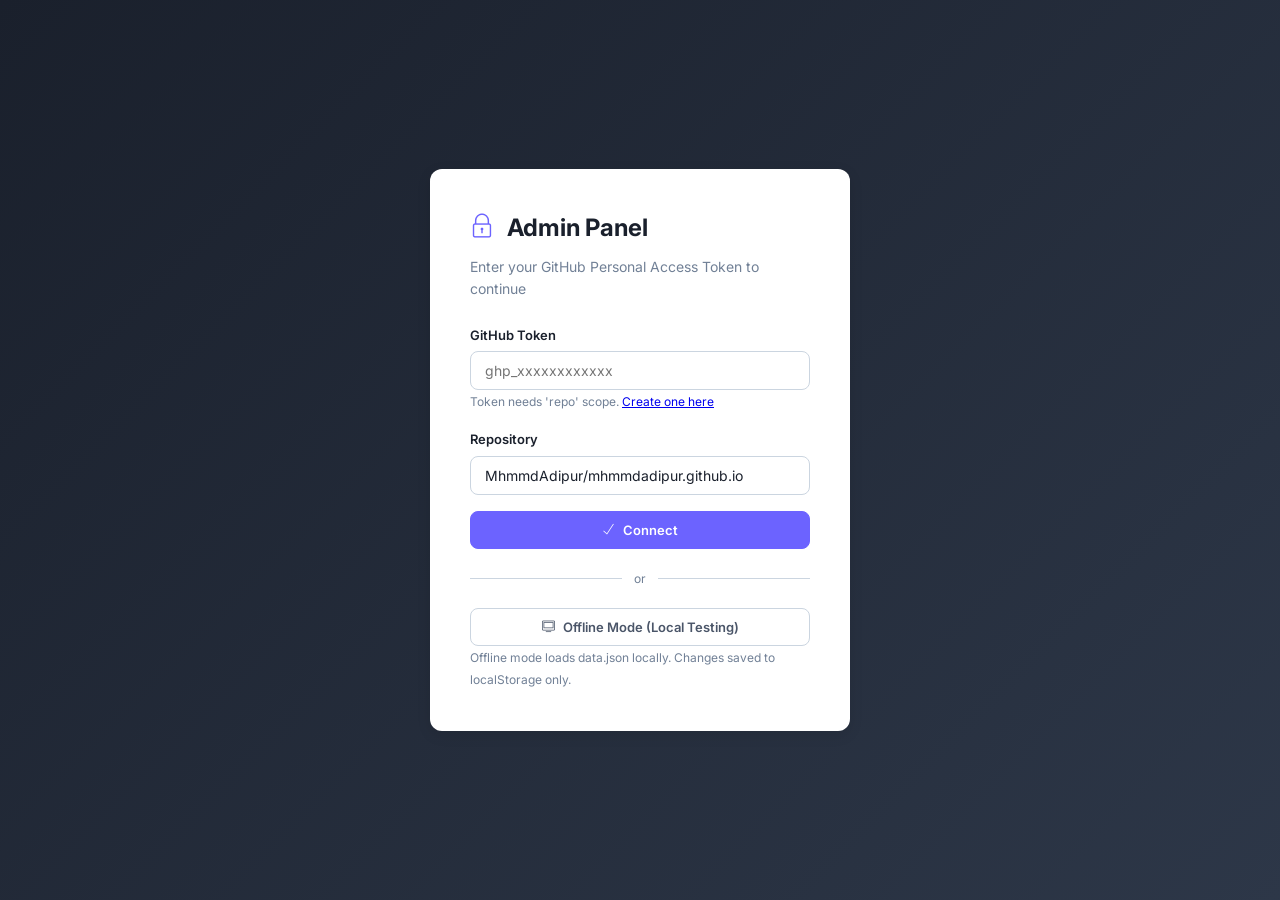
==== admin.html @ 30e658d1 "feat(admin): add admin panel and build system overhaul - Add admin.html with GitHub token-based auth" ====
<!DOCTYPE html>
<html lang="en">

<head>
    <meta charset="utf-8">
    <meta name="viewport" content="width=device-width, initial-scale=1, shrink-to-fit=no">
    <meta name="robots" content="noindex, nofollow">
    <title>Admin Panel | Mhmmd.Adipur</title>
    <!-- Google Fonts -->
    <link href="https://fonts.googleapis.com/css2?family=Inter:wght@300;400;500;600;700&display=swap" rel="stylesheet">
    <!-- Font Icons -->
    <link rel="stylesheet" href="assets/vendors/themify-icons/css/themify-icons.css">
    <!-- Admin Styles -->
    <link rel="stylesheet" href="assets/css/admin.css">
</head>

<body>
    <!-- Login Screen -->
    <div id="login-screen" class="login-screen">
        <div class="login-card">
            <h2><i class="ti-lock"></i> Admin Panel</h2>
            <p class="text-muted mb-4">Enter your GitHub Personal Access Token to continue</p>
            <div class="form-group">
                <label for="github-token">GitHub Token</label>
                <input type="password" class="form-control" id="github-token" placeholder="ghp_xxxxxxxxxxxx">
                <small class="form-text text-muted">Token needs 'repo' scope. <a href="https://github.com/settings/tokens/new" target="_blank">Create one here</a></small>
            </div>
            <div class="form-group">
                <label for="github-repo">Repository</label>
                <input type="text" class="form-control" id="github-repo" placeholder="username/repo" value="MhmmdAdipur/mhmmdadipur.github.io">
            </div>
            <button class="btn btn-primary btn-block" id="btn-login">
                <i class="ti-check mr-1"></i> Connect
            </button>
            <div class="divider" id="divider-offline">
                <span>or</span>
            </div>
            <button class="btn btn-outline-secondary btn-block" id="btn-offline">
                <i class="ti-desktop mr-1"></i> Offline Mode (Local Testing)
            </button>
            <small class="form-text text-muted text-center mt-2" id="offline-hint">Offline mode loads data.json locally. Changes saved to localStorage only.</small>
            <div id="login-error" class="alert alert-danger mt-3 d-none"></div>
        </div>
    </div>

    <!-- Admin Dashboard -->
    <div id="admin-dashboard" class="d-none">
        <!-- Sidebar -->
        <div class="admin-sidebar">
            <div class="sidebar-header">
                <h4>Admin Panel</h4>
                <small class="text-muted" id="repo-name"></small>
            </div>
            <nav class="sidebar-nav">
                <a href="#" class="nav-item active" data-section="profile"><i class="ti-user"></i> Profile</a>
                <a href="#" class="nav-item" data-section="education"><i class="ti-pencil-alt"></i> Education</a>
                <a href="#" class="nav-item" data-section="experience"><i class="ti-briefcase"></i> Experience</a>
                <a href="#" class="nav-item" data-section="portfolio"><i class="ti-gallery"></i> Portfolio</a>
                <a href="#" class="nav-item" data-section="certificates"><i class="ti-medall"></i> Certificates</a>
                <a href="#" class="nav-item" data-section="skills"><i class="ti-bar-chart"></i> Skills</a>
                <a href="#" class="nav-item" data-section="versioning"><i class="ti-tag"></i> Versioning</a>
            </nav>
            <div class="sidebar-footer">
                <button class="btn btn-sm btn-outline-danger btn-block" id="btn-logout"><i class="ti-power-off mr-1"></i> Disconnect</button>
            </div>
        </div>

        <!-- Main Content -->
        <div class="admin-content">
            <!-- Top Bar -->
            <div class="admin-topbar">
                <button class="btn btn-sm d-md-none" id="btn-toggle-sidebar"><i class="ti-menu"></i></button>
                <div class="topbar-actions">
                    <span class="badge badge-info" id="version-display"></span>
                    <span class="badge badge-success ml-2" id="status-badge">Connected</span>
                    <button class="btn btn-primary btn-sm ml-2" id="btn-save-all">
                        <i class="ti-save mr-1"></i> Save & Push
                    </button>
                    <a href="index.html" target="_blank" class="btn btn-outline-secondary btn-sm ml-2">
                        <i class="ti-eye mr-1"></i> View Site
                    </a>
                </div>
            </div>

            <!-- Content Sections -->
            <div class="admin-main">
                <!-- Profile Section -->
                <div class="content-section active" id="section-profile">
                    <h3>Profile Settings</h3>
                    <div class="card">
                        <div class="card-body">
                            <div class="row">
                                <div class="col-md-6">
                                    <div class="form-group">
                                        <label>Full Name</label>
                                        <input type="text" class="form-control" id="profile-name">
                                    </div>
                                </div>
                                <div class="col-md-6">
                                    <div class="form-group">
                                        <label>Titles / Roles (comma separated)</label>
                                        <input type="text" class="form-control" id="profile-title" placeholder="FLUTTER DEVELOPER, WEB DEVELOPER">
                                        <small class="form-text text-muted">Separate multiple roles with comma. Will show as typing animation.</small>
                                    </div>
                                </div>
                                <div class="col-md-6">
                                    <div class="form-group">
                                        <label>Avatar Image</label>
                                        <div class="image-upload-wrapper">
                                            <div class="image-preview-box" id="profile-avatar-preview">
                                                <img src="assets/imgs/man.png" alt="Avatar">
                                            </div>
                                            <div class="image-upload-actions">
                                                <input type="file" id="profile-avatar-file" accept="image/jpeg,image/png,image/webp,image/gif" class="d-none">
                                                <button type="button" class="btn btn-sm btn-outline-primary" onclick="document.getElementById('profile-avatar-file').click()">
                                                    <i class="ti-upload mr-1"></i> Upload Avatar
                                                </button>
                                                <input type="text" class="form-control mt-2" id="profile-avatar" placeholder="assets/imgs/man.png">
                                                <small class="form-text text-muted">Max 2MB. JPG, PNG, WebP.</small>
                                            </div>
                                        </div>
                                    </div>
                                </div>
                                <div class="col-md-6">
                                    <div class="form-group">
                                        <label>CV Link</label>
                                        <input type="url" class="form-control" id="profile-cv">
                                    </div>
                                </div>
                                <div class="col-md-12">
                                    <div class="form-group">
                                        <label>Bio</label>
                                        <textarea class="form-control" id="profile-bio" rows="3"></textarea>
                                    </div>
                                </div>
                                <div class="col-md-6">
                                    <div class="form-group">
                                        <label>Email</label>
                                        <input type="email" class="form-control" id="profile-email">
                                    </div>
                                </div>
                                <div class="col-md-6">
                                    <div class="form-group">
                                        <label>Phone</label>
                                        <input type="text" class="form-control" id="profile-phone">
                                    </div>
                                </div>
                                <div class="col-md-6">
                                    <div class="form-group">
                                        <label>Address</label>
                                        <input type="text" class="form-control" id="profile-address">
                                    </div>
                                </div>
                                <div class="col-md-6">
                                    <div class="form-group">
                                        <label>Date of Birth</label>
                                        <input type="text" class="form-control" id="profile-dob">
                                    </div>
                                </div>
                                <div class="col-md-12 mt-3">
                                    <h5 class="mb-3">Social Media</h5>
                                </div>
                                <div class="col-md-4">
                                    <div class="form-group">
                                        <label>GitHub URL</label>
                                        <input type="url" class="form-control" id="profile-github">
                                    </div>
                                </div>
                                <div class="col-md-4">
                                    <div class="form-group">
                                        <label>LinkedIn URL</label>
                                        <input type="url" class="form-control" id="profile-linkedin">
                                    </div>
                                </div>
                                <div class="col-md-4">
                                    <div class="form-group">
                                        <label>Instagram URL</label>
                                        <input type="url" class="form-control" id="profile-instagram">
                                    </div>
                                </div>
                                <div class="col-md-4">
                                    <div class="form-group">
                                        <label>Twitter / X URL</label>
                                        <input type="url" class="form-control" id="profile-twitter">
                                    </div>
                                </div>
                                <div class="col-md-4">
                                    <div class="form-group">
                                        <label>Facebook URL</label>
                                        <input type="url" class="form-control" id="profile-facebook">
                                    </div>
                                </div>
                                <div class="col-md-4">
                                    <div class="form-group">
                                        <label>YouTube URL</label>
                                        <input type="url" class="form-control" id="profile-youtube">
                                    </div>
                                </div>
                            </div>
                        </div>
                    </div>
                </div>

                <!-- Education Section -->
                <div class="content-section" id="section-education">
                    <div class="section-header">
                        <h3>Education</h3>
                        <button class="btn btn-primary btn-sm" id="btn-add-education">
                            <i class="ti-plus mr-1"></i> Add Education
                        </button>
                    </div>
                    <div id="education-list" class="items-list">
                        <!-- Rendered dynamically -->
                    </div>
                </div>

                <!-- Experience Section -->
                <div class="content-section" id="section-experience">
                    <div class="section-header">
                        <h3>Experience</h3>
                        <button class="btn btn-primary btn-sm" id="btn-add-experience">
                            <i class="ti-plus mr-1"></i> Add Experience
                        </button>
                    </div>
                    <div id="experience-list" class="items-list">
                        <!-- Rendered dynamically -->
                    </div>
                </div>

                <!-- Portfolio Section -->
                <div class="content-section" id="section-portfolio">
                    <div class="section-header">
                        <h3>Portfolio</h3>
                        <button class="btn btn-primary btn-sm" id="btn-add-portfolio">
                            <i class="ti-plus mr-1"></i> Add Portfolio
                        </button>
                    </div>
                    <div id="portfolio-list" class="items-list">
                        <!-- Rendered dynamically -->
                    </div>
                </div>

                <!-- Skills Section -->
                <div class="content-section" id="section-skills">
                    <div class="section-header">
                        <h3>Skills</h3>
                        <button class="btn btn-primary btn-sm" id="btn-add-skill">
                            <i class="ti-plus mr-1"></i> Add Skill
                        </button>
                    </div>
                    <div id="skills-list" class="items-list">
                        <!-- Rendered dynamically -->
                    </div>
                </div>

                <!-- Certificates Section -->
                <div class="content-section" id="section-certificates">
                    <div class="section-header">
                        <h3>Certificates</h3>
                        <button class="btn btn-primary btn-sm" id="btn-add-certificate">
                            <i class="ti-plus mr-1"></i> Add Certificate
                        </button>
                    </div>
                    <div id="certificates-list" class="items-list">
                        <!-- Rendered dynamically -->
                    </div>
                </div>

                <!-- Versioning Section -->
                <div class="content-section" id="section-versioning">
                    <div class="section-header">
                        <h3>Versioning</h3>
                    </div>
                    <div class="card mb-4">
                        <div class="card-body">
                            <div class="row">
                                <div class="col-md-4">
                                    <div class="form-group">
                                        <label>Current Version</label>
                                        <input type="text" class="form-control" id="version-current" placeholder="1.0.0">
                                    </div>
                                </div>
                                <div class="col-md-4">
                                    <div class="form-group">
                                        <label>Bump Version</label>
                                        <div class="btn-group-version">
                                            <button class="btn btn-sm btn-outline-primary" id="btn-bump-patch">Patch (x.x.+1)</button>
                                            <button class="btn btn-sm btn-outline-primary" id="btn-bump-minor">Minor (x.+1.0)</button>
                                            <button class="btn btn-sm btn-outline-primary" id="btn-bump-major">Major (+1.0.0)</button>
                                        </div>
                                    </div>
                                </div>
                                <div class="col-md-12 mt-3">
                                    <div class="form-group">
                                        <label>Release Notes (for this version)</label>
                                        <textarea class="form-control" id="version-notes" rows="3" placeholder="Describe what changed in this version..."></textarea>
                                        <small class="form-text text-muted">One change per line. Will be saved to changelog.</small>
                                    </div>
                                </div>
                            </div>
                        </div>
                    </div>
                    <h5 class="mb-3">Changelog</h5>
                    <div id="changelog-list" class="items-list">
                        <!-- Rendered dynamically -->
                    </div>
                </div>
            </div>
        </div>
    </div>

    <!-- Modal for editing items -->
    <div class="modal" id="editModal">
        <div class="modal-backdrop" id="modal-backdrop"></div>
        <div class="modal-dialog" role="document">
            <div class="modal-content">
                <div class="modal-header">
                    <h5 class="modal-title" id="editModalLabel">Edit Item</h5>
                    <button type="button" class="close" id="modal-close-btn" aria-label="Close">
                        <span aria-hidden="true">&times;</span>
                    </button>
                </div>
                <div class="modal-body" id="modal-body">
                    <!-- Dynamic form fields -->
                </div>
                <div class="modal-footer">
                    <button type="button" class="btn btn-secondary" id="modal-cancel-btn">Cancel</button>
                    <button type="button" class="btn btn-primary" id="btn-modal-save">Save</button>
                </div>
            </div>
        </div>
    </div>

    <!-- Toast notification -->
    <div class="toast-container">
        <div id="toast" class="toast-notification d-none">
            <span id="toast-message"></span>
        </div>
    </div>

    <!-- Scripts -->
    <script src="assets/vendors/jquery/jquery-3.4.1.js"></script>
    <script src="assets/vendors/bootstrap/bootstrap.bundle.js"></script>
    <script src="assets/js/admin.js"></script>
</body>

</html>
---- assets/vendors/themify-icons/css/themify-icons.css ----
@font-face {
	font-family: 'themify';
	src:url("../fonts/themify.eot?-fvbane");
	src:url("../fonts/themify.eot?#iefix-fvbane") format("embedded-opentype"),
		url("../fonts/themify.woff?-fvbane") format("woff"),
		url("../fonts/themify.ttf?-fvbane") format("truetype"),
		url("../fonts/themify.svg?-fvbane#themify") format("svg");
	font-weight: normal;
	font-style: normal;
}

[class^="ti-"], [class*=" ti-"] {
	font-family: 'themify';
	speak: none;
	font-style: normal;
	font-weight: normal;
	font-variant: normal;
	text-transform: none;
	line-height: 1;

	/* Better Font Rendering =========== */
	-webkit-font-smoothing: antialiased;
	-moz-osx-font-smoothing: grayscale;
}

.ti-wand:before {
	content: "\e600";
}
.ti-volume:before {
	content: "\e601";
}
.ti-user:before {
	content: "\e602";
}
.ti-unlock:before {
	content: "\e603";
}
.ti-unlink:before {
	content: "\e604";
}
.ti-trash:before {
	content: "\e605";
}
.ti-thought:before {
	content: "\e606";
}
.ti-target:before {
	content: "\e607";
}
.ti-tag:before {
	content: "\e608";
}
.ti-tablet:before {
	content: "\e609";
}
.ti-star:before {
	content: "\e60a";
}
.ti-spray:before {
	content: "\e60b";
}
.ti-signal:before {
	content: "\e60c";
}
.ti-shopping-cart:before {
	content: "\e60d";
}
.ti-shopping-cart-full:before {
	content: "\e60e";
}
.ti-settings:before {
	content: "\e60f";
}
.ti-search:before {
	content: "\e610";
}
.ti-zoom-in:before {
	content: "\e611";
}
.ti-zoom-out:before {
	content: "\e612";
}
.ti-cut:before {
	content: "\e613";
}
.ti-ruler:before {
	content: "\e614";
}
.ti-ruler-pencil:before {
	content: "\e615";
}
.ti-ruler-alt:before {
	content: "\e616";
}
.ti-bookmark:before {
	content: "\e617";
}
.ti-bookmark-alt:before {
	content: "\e618";
}
.ti-reload:before {
	content: "\e619";
}
.ti-plus:before {
	content: "\e61a";
}
.ti-pin:before {
	content: "\e61b";
}
.ti-pencil:before {
	content: "\e61c";
}
.ti-pencil-alt:before {
	content: "\e61d";
}
.ti-paint-roller:before {
	content: "\e61e";
}
.ti-paint-bucket:before {
	content: "\e61f";
}
.ti-na:before {
	content: "\e620";
}
.ti-mobile:before {
	content: "\e621";
}
.ti-minus:before {
	content: "\e622";
}
.ti-medall:before {
	content: "\e623";
}
.ti-medall-alt:before {
	content: "\e624";
}
.ti-marker:before {
	content: "\e625";
}
.ti-marker-alt:before {
	content: "\e626";
}
.ti-arrow-up:before {
	content: "\e627";
}
.ti-arrow-right:before {
	content: "\e628";
}
.ti-arrow-left:before {
	content: "\e629";
}
.ti-arrow-down:before {
	content: "\e62a";
}
.ti-lock:before {
	content: "\e62b";
}
.ti-location-arrow:before {
	content: "\e62c";
}
.ti-link:before {
	content: "\e62d";
}
.ti-layout:before {
	content: "\e62e";
}
.ti-layers:before {
	content: "\e62f";
}
.ti-layers-alt:before {
	content: "\e630";
}
.ti-key:before {
	content: "\e631";
}
.ti-import:before {
	content: "\e632";
}
.ti-image:before {
	content: "\e633";
}
.ti-heart:before {
	content: "\e634";
}
.ti-heart-broken:before {
	content: "\e635";
}
.ti-hand-stop:before {
	content: "\e636";
}
.ti-hand-open:before {
	content: "\e637";
}
.ti-hand-drag:before {
	content: "\e638";
}
.ti-folder:before {
	content: "\e639";
}
.ti-flag:before {
	content: "\e63a";
}
.ti-flag-alt:before {
	content: "\e63b";
}
.ti-flag-alt-2:before {
	content: "\e63c";
}
.ti-eye:before {
	content: "\e63d";
}
.ti-export:before {
	content: "\e63e";
}
.ti-exchange-vertical:before {
	content: "\e63f";
}
.ti-desktop:before {
	content: "\e640";
}
.ti-cup:before {
	content: "\e641";
}
.ti-crown:before {
	content: "\e642";
}
.ti-comments:before {
	content: "\e643";
}
.ti-comment:before {
	content: "\e644";
}
.ti-comment-alt:before {
	content: "\e645";
}
.ti-close:before {
	content: "\e646";
}
.ti-clip:before {
	content: "\e647";
}
.ti-angle-up:before {
	content: "\e648";
}
.ti-angle-right:before {
	content: "\e649";
}
.ti-angle-left:before {
	content: "\e64a";
}
.ti-angle-down:before {
	content: "\e64b";
}
.ti-check:before {
	content: "\e64c";
}
.ti-check-box:before {
	content: "\e64d";
}
.ti-camera:before {
	content: "\e64e";
}
.ti-announcement:before {
	content: "\e64f";
}
.ti-brush:before {
	content: "\e650";
}
.ti-briefcase:before {
	content: "\e651";
}
.ti-bolt:before {
	content: "\e652";
}
.ti-bolt-alt:before {
	content: "\e653";
}
.ti-blackboard:before {
	content: "\e654";
}
.ti-bag:before {
	content: "\e655";
}
.ti-move:before {
	content: "\e656";
}
.ti-arrows-vertical:before {
	content: "\e657";
}
.ti-arrows-horizontal:before {
	content: "\e658";
}
.ti-fullscreen:before {
	content: "\e659";
}
.ti-arrow-top-right:before {
	content: "\e65a";
}
.ti-arrow-top-left:before {
	content: "\e65b";
}
.ti-arrow-circle-up:before {
	content: "\e65c";
}
.ti-arrow-circle-right:before {
	content: "\e65d";
}
.ti-arrow-circle-left:before {
	content: "\e65e";
}
.ti-arrow-circle-down:before {
	content: "\e65f";
}
.ti-angle-double-up:before {
	content: "\e660";
}
.ti-angle-double-right:before {
	content: "\e661";
}
.ti-angle-double-left:before {
	content: "\e662";
}
.ti-angle-double-down:before {
	content: "\e663";
}
.ti-zip:before {
	content: "\e664";
}
.ti-world:before {
	content: "\e665";
}
.ti-wheelchair:before {
	content: "\e666";
}
.ti-view-list:before {
	content: "\e667";
}
.ti-view-list-alt:before {
	content: "\e668";
}
.ti-view-grid:before {
	content: "\e669";
}
.ti-uppercase:before {
	content: "\e66a";
}
.ti-upload:before {
	content: "\e66b";
}
.ti-underline:before {
	content: "\e66c";
}
.ti-truck:before {
	content: "\e66d";
}
.ti-timer:before {
	content: "\e66e";
}
.ti-ticket:before {
	content: "\e66f";
}
.ti-thumb-up:before {
	content: "\e670";
}
.ti-thumb-down:before {
	content: "\e671";
}
.ti-text:before {
	content: "\e672";
}
.ti-stats-up:before {
	content: "\e673";
}
.ti-stats-down:before {
	content: "\e674";
}
.ti-split-v:before {
	content: "\e675";
}
.ti-split-h:before {
	content: "\e676";
}
.ti-smallcap:before {
	content: "\e677";
}
.ti-shine:before {
	content: "\e678";
}
.ti-shift-right:before {
	content: "\e679";
}
.ti-shift-left:before {
	content: "\e67a";
}
.ti-shield:before {
	content: "\e67b";
}
.ti-notepad:before {
	content: "\e67c";
}
.ti-server:before {
	content: "\e67d";
}
.ti-quote-right:before {
	content: "\e67e";
}
.ti-quote-left:before {
	content: "\e67f";
}
.ti-pulse:before {
	content: "\e680";
}
.ti-printer:before {
	content: "\e681";
}
.ti-power-off:before {
	content: "\e682";
}
.ti-plug:before {
	content: "\e683";
}
.ti-pie-chart:before {
	content: "\e684";
}
.ti-paragraph:before {
	content: "\e685";
}
.ti-panel:before {
	content: "\e686";
}
.ti-package:before {
	content: "\e687";
}
.ti-music:before {
	content: "\e688";
}
.ti-music-alt:before {
	content: "\e689";
}
.ti-mouse:before {
	content: "\e68a";
}
.ti-mouse-alt:before {
	content: "\e68b";
}
.ti-money:before {
	content: "\e68c";
}
.ti-microphone:before {
	content: "\e68d";
}
.ti-menu:before {
	content: "\e68e";
}
.ti-menu-alt:before {
	content: "\e68f";
}
.ti-map:before {
	content: "\e690";
}
.ti-map-alt:before {
	content: "\e691";
}
.ti-loop:before {
	content: "\e692";
}
.ti-location-pin:before {
	content: "\e693";
}
.ti-list:before {
	content: "\e694";
}
.ti-light-bulb:before {
	content: "\e695";
}
.ti-Italic:before {
	content: "\e696";
}
.ti-info:before {
	content: "\e697";
}
.ti-infinite:before {
	content: "\e698";
}
.ti-id-badge:before {
	content: "\e699";
}
.ti-hummer:before {
	content: "\e69a";
}
.ti-home:before {
	content: "\e69b";
}
.ti-help:before {
	content: "\e69c";
}
.ti-headphone:before {
	content: "\e69d";
}
.ti-harddrives:before {
	content: "\e69e";
}
.ti-harddrive:before {
	content: "\e69f";
}
.ti-gift:before {
	content: "\e6a0";
}
.ti-game:before {
	content: "\e6a1";
}
.ti-filter:before {
	content: "\e6a2";
}
.ti-files:before {
	content: "\e6a3";
}
.ti-file:before {
	content: "\e6a4";
}
.ti-eraser:before {
	content: "\e6a5";
}
.ti-envelope:before {
	content: "\e6a6";
}
.ti-download:before {
	content: "\e6a7";
}
.ti-direction:before {
	content: "\e6a8";
}
.ti-direction-alt:before {
	content: "\e6a9";
}
.ti-dashboard:before {
	content: "\e6aa";
}
.ti-control-stop:before {
	content: "\e6ab";
}
.ti-control-shuffle:before {
	content: "\e6ac";
}
.ti-control-play:before {
	content: "\e6ad";
}
.ti-control-pause:before {
	content: "\e6ae";
}
.ti-control-forward:before {
	content: "\e6af";
}
.ti-control-backward:before {
	content: "\e6b0";
}
.ti-cloud:before {
	content: "\e6b1";
}
.ti-cloud-up:before {
	content: "\e6b2";
}
.ti-cloud-down:before {
	content: "\e6b3";
}
.ti-clipboard:before {
	content: "\e6b4";
}
.ti-car:before {
	content: "\e6b5";
}
.ti-calendar:before {
	content: "\e6b6";
}
.ti-book:before {
	content: "\e6b7";
}
.ti-bell:before {
	content: "\e6b8";
}
.ti-basketball:before {
	content: "\e6b9";
}
.ti-bar-chart:before {
	content: "\e6ba";
}
.ti-bar-chart-alt:before {
	content: "\e6bb";
}
.ti-back-right:before {
	content: "\e6bc";
}
.ti-back-left:before {
	content: "\e6bd";
}
.ti-arrows-corner:before {
	content: "\e6be";
}
.ti-archive:before {
	content: "\e6bf";
}
.ti-anchor:before {
	content: "\e6c0";
}
.ti-align-right:before {
	content: "\e6c1";
}
.ti-align-left:before {
	content: "\e6c2";
}
.ti-align-justify:before {
	content: "\e6c3";
}
.ti-align-center:before {
	content: "\e6c4";
}
.ti-alert:before {
	content: "\e6c5";
}
.ti-alarm-clock:before {
	content: "\e6c6";
}
.ti-agenda:before {
	content: "\e6c7";
}
.ti-write:before {
	content: "\e6c8";
}
.ti-window:before {
	content: "\e6c9";
}
.ti-widgetized:before {
	content: "\e6ca";
}
.ti-widget:before {
	content: "\e6cb";
}
.ti-widget-alt:before {
	content: "\e6cc";
}
.ti-wallet:before {
	content: "\e6cd";
}
.ti-video-clapper:before {
	content: "\e6ce";
}
.ti-video-camera:before {
	content: "\e6cf";
}
.ti-vector:before {
	content: "\e6d0";
}
.ti-themify-logo:before {
	content: "\e6d1";
}
.ti-themify-favicon:before {
	content: "\e6d2";
}
.ti-themify-favicon-alt:before {
	content: "\e6d3";
}
.ti-support:before {
	content: "\e6d4";
}
.ti-stamp:before {
	content: "\e6d5";
}
.ti-split-v-alt:before {
	content: "\e6d6";
}
.ti-slice:before {
	content: "\e6d7";
}
.ti-shortcode:before {
	content: "\e6d8";
}
.ti-shift-right-alt:before {
	content: "\e6d9";
}
.ti-shift-left-alt:before {
	content: "\e6da";
}
.ti-ruler-alt-2:before {
	content: "\e6db";
}
.ti-receipt:before {
	content: "\e6dc";
}
.ti-pin2:before {
	content: "\e6dd";
}
.ti-pin-alt:before {
	content: "\e6de";
}
.ti-pencil-alt2:before {
	content: "\e6df";
}
.ti-palette:before {
	content: "\e6e0";
}
.ti-more:before {
	content: "\e6e1";
}
.ti-more-alt:before {
	content: "\e6e2";
}
.ti-microphone-alt:before {
	content: "\e6e3";
}
.ti-magnet:before {
	content: "\e6e4";
}
.ti-line-double:before {
	content: "\e6e5";
}
.ti-line-dotted:before {
	content: "\e6e6";
}
.ti-line-dashed:before {
	content: "\e6e7";
}
.ti-layout-width-full:before {
	content: "\e6e8";
}
.ti-layout-width-default:before {
	content: "\e6e9";
}
.ti-layout-width-default-alt:before {
	content: "\e6ea";
}
.ti-layout-tab:before {
	content: "\e6eb";
}
.ti-layout-tab-window:before {
	content: "\e6ec";
}
.ti-layout-tab-v:before {
	content: "\e6ed";
}
.ti-layout-tab-min:before {
	content: "\e6ee";
}
.ti-layout-slider:before {
	content: "\e6ef";
}
.ti-layout-slider-alt:before {
	content: "\e6f0";
}
.ti-layout-sidebar-right:before {
	content: "\e6f1";
}
.ti-layout-sidebar-none:before {
	content: "\e6f2";
}
.ti-layout-sidebar-left:before {
	content: "\e6f3";
}
.ti-layout-placeholder:before {
	content: "\e6f4";
}
.ti-layout-menu:before {
	content: "\e6f5";
}
.ti-layout-menu-v:before {
	content: "\e6f6";
}
.ti-layout-menu-separated:before {
	content: "\e6f7";
}
.ti-layout-menu-full:before {
	content: "\e6f8";
}
.ti-layout-media-right-alt:before {
	content: "\e6f9";
}
.ti-layout-media-right:before {
	content: "\e6fa";
}
.ti-layout-media-overlay:before {
	content: "\e6fb";
}
.ti-layout-media-overlay-alt:before {
	content: "\e6fc";
}
.ti-layout-media-overlay-alt-2:before {
	content: "\e6fd";
}
.ti-layout-media-left-alt:before {
	content: "\e6fe";
}
.ti-layout-media-left:before {
	content: "\e6ff";
}
.ti-layout-media-center-alt:before {
	content: "\e700";
}
.ti-layout-media-center:before {
	content: "\e701";
}
.ti-layout-list-thumb:before {
	content: "\e702";
}
.ti-layout-list-thumb-alt:before {
	content: "\e703";
}
.ti-layout-list-post:before {
	content: "\e704";
}
.ti-layout-list-large-image:before {
	content: "\e705";
}
.ti-layout-line-solid:before {
	content: "\e706";
}
.ti-layout-grid4:before {
	content: "\e707";
}
.ti-layout-grid3:before {
	content: "\e708";
}
.ti-layout-grid2:before {
	content: "\e709";
}
.ti-layout-grid2-thumb:before {
	content: "\e70a";
}
.ti-layout-cta-right:before {
	content: "\e70b";
}
.ti-layout-cta-left:before {
	content: "\e70c";
}
.ti-layout-cta-center:before {
	content: "\e70d";
}
.ti-layout-cta-btn-right:before {
	content: "\e70e";
}
.ti-layout-cta-btn-left:before {
	content: "\e70f";
}
.ti-layout-column4:before {
	content: "\e710";
}
.ti-layout-column3:before {
	content: "\e711";
}
.ti-layout-column2:before {
	content: "\e712";
}
.ti-layout-accordion-separated:before {
	content: "\e713";
}
.ti-layout-accordion-merged:before {
	content: "\e714";
}
.ti-layout-accordion-list:before {
	content: "\e715";
}
.ti-ink-pen:before {
	content: "\e716";
}
.ti-info-alt:before {
	content: "\e717";
}
.ti-help-alt:before {
	content: "\e718";
}
.ti-headphone-alt:before {
	content: "\e719";
}
.ti-hand-point-up:before {
	content: "\e71a";
}
.ti-hand-point-right:before {
	content: "\e71b";
}
.ti-hand-point-left:before {
	content: "\e71c";
}
.ti-hand-point-down:before {
	content: "\e71d";
}
.ti-gallery:before {
	content: "\e71e";
}
.ti-face-smile:before {
	content: "\e71f";
}
.ti-face-sad:before {
	content: "\e720";
}
.ti-credit-card:before {
	content: "\e721";
}
.ti-control-skip-forward:before {
	content: "\e722";
}
.ti-control-skip-backward:before {
	content: "\e723";
}
.ti-control-record:before {
	content: "\e724";
}
.ti-control-eject:before {
	content: "\e725";
}
.ti-comments-smiley:before {
	content: "\e726";
}
.ti-brush-alt:before {
	content: "\e727";
}
.ti-youtube:before {
	content: "\e728";
}
.ti-vimeo:before {
	content: "\e729";
}
.ti-twitter:before {
	content: "\e72a";
}
.ti-time:before {
	content: "\e72b";
}
.ti-tumblr:before {
	content: "\e72c";
}
.ti-skype:before {
	content: "\e72d";
}
.ti-share:before {
	content: "\e72e";
}
.ti-share-alt:before {
	content: "\e72f";
}
.ti-rocket:before {
	content: "\e730";
}
.ti-pinterest:before {
	content: "\e731";
}
.ti-new-window:before {
	content: "\e732";
}
.ti-microsoft:before {
	content: "\e733";
}
.ti-list-ol:before {
	content: "\e734";
}
.ti-linkedin:before {
	content: "\e735";
}
.ti-layout-sidebar-2:before {
	content: "\e736";
}
.ti-layout-grid4-alt:before {
	content: "\e737";
}
.ti-layout-grid3-alt:before {
	content: "\e738";
}
.ti-layout-grid2-alt:before {
	content: "\e739";
}
.ti-layout-column4-alt:before {
	content: "\e73a";
}
.ti-layout-column3-alt:before {
	content: "\e73b";
}
.ti-layout-column2-alt:before {
	content: "\e73c";
}
.ti-instagram:before {
	content: "\e73d";
}
.ti-google:before {
	content: "\e73e";
}
.ti-github:before {
	content: "\e73f";
}
.ti-flickr:before {
	content: "\e740";
}
.ti-facebook:before {
	content: "\e741";
}
.ti-dropbox:before {
	content: "\e742";
}
.ti-dribbble:before {
	content: "\e743";
}
.ti-apple:before {
	content: "\e744";
}
.ti-android:before {
	content: "\e745";
}
.ti-save:before {
	content: "\e746";
}
.ti-save-alt:before {
	content: "\e747";
}
.ti-yahoo:before {
	content: "\e748";
}
.ti-wordpress:before {
	content: "\e749";
}
.ti-vimeo-alt:before {
	content: "\e74a";
}
.ti-twitter-alt:before {
	content: "\e74b";
}
.ti-tumblr-alt:before {
	content: "\e74c";
}
.ti-trello:before {
	content: "\e74d";
}
.ti-stack-overflow:before {
	content: "\e74e";
}
.ti-soundcloud:before {
	content: "\e74f";
}
.ti-sharethis:before {
	content: "\e750";
}
.ti-sharethis-alt:before {
	content: "\e751";
}
.ti-reddit:before {
	content: "\e752";
}
.ti-pinterest-alt:before {
	content: "\e753";
}
.ti-microsoft-alt:before {
	content: "\e754";
}
.ti-linux:before {
	content: "\e755";
}
.ti-jsfiddle:before {
	content: "\e756";
}
.ti-joomla:before {
	content: "\e757";
}
.ti-html5:before {
	content: "\e758";
}
.ti-flickr-alt:before {
	content: "\e759";
}
.ti-email:before {
	content: "\e75a";
}
.ti-drupal:before {
	content: "\e75b";
}
.ti-dropbox-alt:before {
	content: "\e75c";
}
.ti-css3:before {
	content: "\e75d";
}
.ti-rss:before {
	content: "\e75e";
}
.ti-rss-alt:before {
	content: "\e75f";
}
---- assets/css/admin.css ----
/* ===================================
   ADMIN.CSS - Admin Panel Styles
   =================================== */

:root {
    --primary: #6C63FF;
    --primary-dark: #5A52D5;
    --primary-light: #8B85FF;
    --dark: #1A202C;
    --gray-900: #2D3748;
    --gray-700: #4A5568;
    --gray-500: #718096;
    --gray-300: #CBD5E0;
    --gray-100: #F7FAFC;
    --white: #FFFFFF;
    --danger: #E53E3E;
    --success: #48BB78;
    --info: #4299E1;
    --warning: #ECC94B;
    --shadow-sm: 0 1px 3px rgba(0,0,0,0.08);
    --shadow-md: 0 4px 14px rgba(0,0,0,0.1);
    --radius-sm: 8px;
    --radius-md: 12px;
    --transition: all 0.3s ease;
}

* {
    margin: 0;
    padding: 0;
    box-sizing: border-box;
}

body {
    font-family: 'Inter', -apple-system, BlinkMacSystemFont, sans-serif;
    font-size: 14px;
    line-height: 1.6;
    color: var(--gray-700);
    background-color: var(--gray-100);
}

/* ===== LOGIN SCREEN ===== */
.login-screen {
    min-height: 100vh;
    display: flex;
    align-items: center;
    justify-content: center;
    background: linear-gradient(135deg, #1A202C 0%, #2D3748 100%);
    padding: 20px;
}

.login-card {
    background: var(--white);
    border-radius: var(--radius-md);
    padding: 40px;
    width: 100%;
    max-width: 420px;
    box-shadow: var(--shadow-md);
}

.login-card h2 {
    color: var(--dark);
    font-size: 1.5rem;
    font-weight: 700;
    margin-bottom: 8px;
}

.login-card h2 i {
    color: var(--primary);
    margin-right: 8px;
}

/* ===== FORM CONTROLS ===== */
.form-group {
    margin-bottom: 16px;
}

.form-group label {
    display: block;
    font-weight: 600;
    font-size: 13px;
    color: var(--dark);
    margin-bottom: 6px;
}

.form-control {
    width: 100%;
    padding: 10px 14px;
    font-size: 14px;
    font-family: 'Inter', sans-serif;
    border: 1.5px solid var(--gray-300);
    border-radius: var(--radius-sm);
    transition: var(--transition);
    background: var(--white);
    color: var(--dark);
}

.form-control:focus {
    outline: none;
    border-color: var(--primary);
    box-shadow: 0 0 0 3px rgba(108,99,255,0.1);
}

.form-text {
    font-size: 12px;
    margin-top: 4px;
}

textarea.form-control {
    resize: vertical;
}

/* ===== BUTTONS ===== */
.btn {
    font-family: 'Inter', sans-serif;
    font-weight: 600;
    font-size: 13px;
    padding: 10px 20px;
    border-radius: var(--radius-sm);
    border: 1.5px solid transparent;
    cursor: pointer;
    transition: var(--transition);
    display: inline-flex;
    align-items: center;
    justify-content: center;
    gap: 4px;
    text-decoration: none;
}

.btn-primary {
    background: var(--primary);
    color: var(--white);
    border-color: var(--primary);
}

.btn-primary:hover {
    background: var(--primary-dark);
    border-color: var(--primary-dark);
    transform: translateY(-1px);
    box-shadow: 0 4px 12px rgba(108,99,255,0.3);
}

.btn-secondary {
    background: var(--gray-500);
    color: var(--white);
    border-color: var(--gray-500);
}

.btn-outline-primary {
    background: transparent;
    color: var(--primary);
    border-color: var(--primary);
}

.btn-outline-primary:hover {
    background: var(--primary);
    color: var(--white);
}

.btn-outline-secondary {
    background: transparent;
    color: var(--gray-700);
    border-color: var(--gray-300);
}

.btn-outline-secondary:hover {
    background: var(--gray-100);
    border-color: var(--gray-500);
}

.btn-outline-danger {
    background: transparent;
    color: var(--danger);
    border-color: var(--danger);
}

.btn-outline-danger:hover {
    background: var(--danger);
    color: var(--white);
}

.btn-block { width: 100%; }
.btn-sm { padding: 7px 14px; font-size: 12px; }

/* ===== ADMIN LAYOUT ===== */
#admin-dashboard {
    display: flex;
    min-height: 100vh;
}

.admin-sidebar {
    width: 260px;
    background: var(--dark);
    color: var(--white);
    display: flex;
    flex-direction: column;
    position: fixed;
    top: 0;
    left: 0;
    bottom: 0;
    z-index: 100;
    transition: var(--transition);
}

.sidebar-header {
    padding: 24px 20px;
    border-bottom: 1px solid rgba(255,255,255,0.08);
}

.sidebar-header h4 {
    color: var(--white);
    font-size: 1.1rem;
    font-weight: 700;
    margin-bottom: 4px;
}

.sidebar-nav {
    flex: 1;
    padding: 16px 12px;
    display: flex;
    flex-direction: column;
    gap: 4px;
}

.sidebar-nav .nav-item {
    display: flex;
    align-items: center;
    gap: 12px;
    padding: 12px 16px;
    color: rgba(255,255,255,0.7);
    font-size: 14px;
    font-weight: 500;
    border-radius: var(--radius-sm);
    transition: var(--transition);
    text-decoration: none;
}

.sidebar-nav .nav-item:hover {
    background: rgba(255,255,255,0.06);
    color: var(--white);
}

.sidebar-nav .nav-item.active {
    background: var(--primary);
    color: var(--white);
}

.sidebar-footer {
    padding: 16px 20px;
    border-top: 1px solid rgba(255,255,255,0.08);
}

/* ===== MAIN CONTENT ===== */
.admin-content {
    flex: 1;
    margin-left: 260px;
    display: flex;
    flex-direction: column;
}

.admin-topbar {
    display: flex;
    align-items: center;
    justify-content: flex-end;
    padding: 16px 24px;
    background: var(--white);
    border-bottom: 1px solid rgba(0,0,0,0.06);
    position: sticky;
    top: 0;
    z-index: 50;
}

.topbar-actions {
    display: flex;
    align-items: center;
}

.badge {
    display: inline-block;
    padding: 4px 10px;
    font-size: 11px;
    font-weight: 600;
    border-radius: 20px;
}

.badge-success {
    background: rgba(72,187,120,0.1);
    color: var(--success);
}

.badge-info {
    background: rgba(66,153,225,0.1);
    color: var(--info);
}

.btn-group-version {
    display: flex;
    gap: 6px;
    flex-wrap: wrap;
    margin-top: 4px;
}

.changelog-changes {
    list-style: none;
    padding: 0;
    margin: 8px 0 0 0;
}

.changelog-changes li {
    font-size: 13px;
    color: var(--gray-700);
    padding: 3px 0 3px 16px;
    position: relative;
}

.changelog-changes li::before {
    content: '•';
    position: absolute;
    left: 0;
    color: var(--primary);
    font-weight: bold;
}

.admin-main {
    flex: 1;
    padding: 24px;
}

/* ===== CONTENT SECTIONS ===== */
.content-section {
    display: none;
}

.content-section.active {
    display: block;
}

.section-header {
    display: flex;
    align-items: center;
    justify-content: space-between;
    margin-bottom: 20px;
}

.section-header h3 {
    font-size: 1.3rem;
    font-weight: 700;
    color: var(--dark);
}

/* ===== CARDS ===== */
.card {
    background: var(--white);
    border-radius: var(--radius-md);
    box-shadow: var(--shadow-sm);
    border: 1px solid rgba(0,0,0,0.04);
}

.card-body {
    padding: 24px;
}

/* ===== ITEMS LIST ===== */
.items-list {
    display: flex;
    flex-direction: column;
    gap: 12px;
}

.item-card {
    background: var(--white);
    border-radius: var(--radius-sm);
    padding: 16px 20px;
    display: flex;
    align-items: center;
    justify-content: space-between;
    box-shadow: var(--shadow-sm);
    border: 1px solid rgba(0,0,0,0.04);
    transition: var(--transition);
}

.item-card:hover {
    box-shadow: var(--shadow-md);
    border-color: var(--primary);
}

.item-card-body h5 {
    font-size: 0.95rem;
    font-weight: 600;
    color: var(--dark);
    margin-bottom: 4px;
}

.item-card-body p {
    margin: 0;
    font-size: 13px;
}

.item-card-body small {
    font-size: 12px;
}

.item-card-actions {
    display: flex;
    gap: 8px;
    flex-shrink: 0;
}

/* Skill bar mini */
.skill-bar-mini {
    width: 120px;
    height: 6px;
    background: var(--gray-100);
    border-radius: 10px;
    overflow: hidden;
    margin: 6px 0;
}

.skill-progress-mini {
    height: 100%;
    background: linear-gradient(90deg, var(--primary), var(--primary-light));
    border-radius: 10px;
}

/* ===== MODAL ===== */
.modal {
    display: none;
    position: fixed;
    top: 0;
    left: 0;
    right: 0;
    bottom: 0;
    z-index: 1050;
    align-items: center;
    justify-content: center;
    padding: 20px;
    overflow-y: auto;
}

.modal.show {
    display: flex !important;
}

.modal-backdrop {
    position: fixed;
    top: 0;
    left: 0;
    right: 0;
    bottom: 0;
    background: rgba(0,0,0,0.5);
    z-index: -1;
}

.modal-dialog {
    position: relative;
    width: 100%;
    max-width: 500px;
    margin: auto;
    z-index: 1;
}

.modal-content {
    background: var(--white);
    border-radius: var(--radius-md);
    box-shadow: var(--shadow-md);
    overflow: hidden;
}

.modal-header {
    display: flex;
    align-items: center;
    justify-content: space-between;
    padding: 16px 20px;
    border-bottom: 1px solid var(--gray-100);
}

.modal-title {
    font-size: 1rem;
    font-weight: 700;
    color: var(--dark);
}

.close {
    background: none;
    border: none;
    font-size: 1.5rem;
    cursor: pointer;
    color: var(--gray-500);
    line-height: 1;
}

.modal-body {
    padding: 20px;
}

.modal-footer {
    display: flex;
    justify-content: flex-end;
    gap: 8px;
    padding: 16px 20px;
    border-top: 1px solid var(--gray-100);
}

/* ===== TOAST ===== */
.toast-container {
    position: fixed;
    bottom: 24px;
    right: 24px;
    z-index: 9999;
}

.toast-notification {
    padding: 14px 24px;
    border-radius: var(--radius-sm);
    font-size: 13px;
    font-weight: 500;
    box-shadow: var(--shadow-md);
    animation: slideUp 0.3s ease;
}

.toast-success {
    background: var(--success);
    color: var(--white);
}

.toast-error {
    background: var(--danger);
    color: var(--white);
}

.toast-info {
    background: var(--dark);
    color: var(--white);
}

@keyframes slideUp {
    from { opacity: 0; transform: translateY(20px); }
    to { opacity: 1; transform: translateY(0); }
}

/* ===== ALERTS ===== */
.alert {
    padding: 12px 16px;
    border-radius: var(--radius-sm);
    font-size: 13px;
}

.alert-danger {
    background: rgba(229,62,62,0.08);
    color: var(--danger);
    border: 1px solid rgba(229,62,62,0.2);
}

/* ===== UTILITIES ===== */
.d-none { display: none !important; }

.divider {
    display: flex;
    align-items: center;
    margin: 20px 0;
    color: var(--gray-500);
    font-size: 12px;
}

.divider::before,
.divider::after {
    content: '';
    flex: 1;
    height: 1px;
    background: var(--gray-300);
}

.divider span {
    padding: 0 12px;
}

.text-center { text-align: center; }

.badge-warning {
    background: rgba(236, 201, 75, 0.15);
    color: #B7791F;
}

.d-md-none { display: none; }
.text-muted { color: var(--gray-500) !important; }
.text-danger { color: var(--danger) !important; }
.mb-0 { margin-bottom: 0 !important; }
.mb-1 { margin-bottom: 4px !important; }
.mb-2 { margin-bottom: 8px !important; }
.mb-3 { margin-bottom: 1rem !important; }
.mb-4 { margin-bottom: 1.5rem !important; }
.mr-1 { margin-right: 4px !important; }
.mr-2 { margin-right: 8px !important; }
.ml-2 { margin-left: 8px !important; }
.mt-3 { margin-top: 1rem !important; }

.row {
    display: flex;
    flex-wrap: wrap;
    margin: 0 -12px;
}

.col-md-4 { flex: 0 0 33.333%; max-width: 33.333%; padding: 0 12px; }
.col-md-6 { flex: 0 0 50%; max-width: 50%; padding: 0 12px; }
.col-md-12 { flex: 0 0 100%; max-width: 100%; padding: 0 12px; }


/* ===== IMAGE UPLOAD ===== */
.image-upload-wrapper {
    display: flex;
    gap: 16px;
    align-items: flex-start;
}

.image-preview-box {
    width: 80px;
    height: 80px;
    border-radius: var(--radius-sm);
    border: 2px dashed var(--gray-300);
    display: flex;
    align-items: center;
    justify-content: center;
    overflow: hidden;
    flex-shrink: 0;
    background: var(--gray-100);
}

.image-preview-box img {
    width: 100%;
    height: 100%;
    object-fit: cover;
}

.image-preview-box span {
    font-size: 11px;
    color: var(--gray-500);
    text-align: center;
}

.image-upload-actions {
    flex: 1;
}

.image-upload-actions .form-control {
    font-size: 12px;
    padding: 6px 10px;
}

/* ===== RESPONSIVE ===== */
@media (max-width: 768px) {
    .admin-sidebar {
        transform: translateX(-100%);
    }

    #admin-dashboard.sidebar-open .admin-sidebar {
        transform: translateX(0);
    }

    .admin-content {
        margin-left: 0;
    }

    .d-md-none {
        display: inline-flex !important;
    }

    .col-md-4, .col-md-6, .col-md-12 {
        flex: 0 0 100%;
        max-width: 100%;
    }

    .item-card {
        flex-direction: column;
        align-items: flex-start;
        gap: 12px;
    }

    .section-header {
        flex-direction: column;
        align-items: flex-start;
        gap: 12px;
    }
}
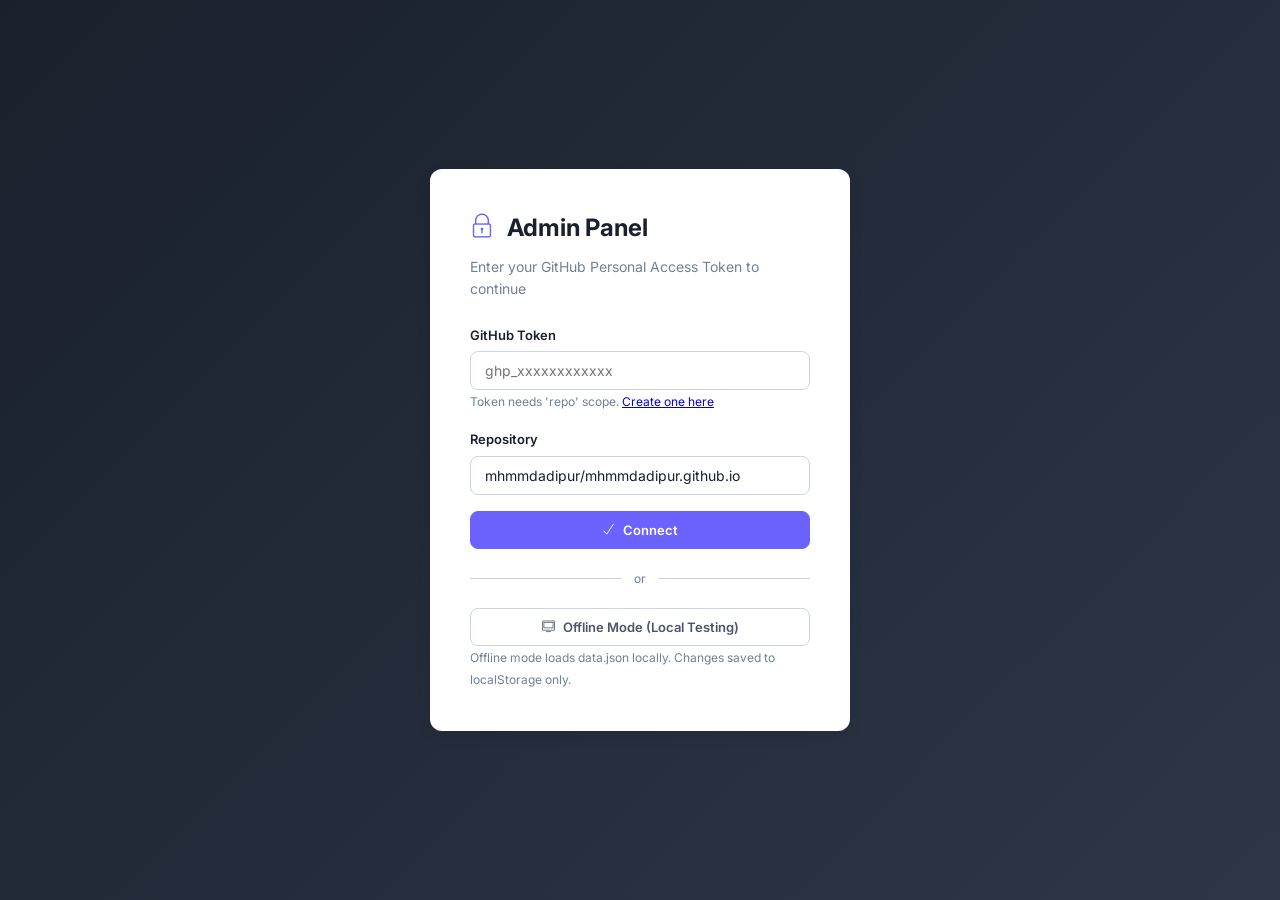
==== commit 5989b2a2: "fix(admin): correct repository name case and improve token validation - Fix GitHub repository name f" ====
--- a/admin.html
+++ b/admin.html
@@ -27,7 +27,7 @@
             </div>
             <div class="form-group">
                 <label for="github-repo">Repository</label>
-                <input type="text" class="form-control" id="github-repo" placeholder="username/repo" value="MhmmdAdipur/mhmmdadipur.github.io">
+                <input type="text" class="form-control" id="github-repo" placeholder="username/repo" value="mhmmdadipur/mhmmdadipur.github.io">
             </div>
             <button class="btn btn-primary btn-block" id="btn-login">
                 <i class="ti-check mr-1"></i> Connect
